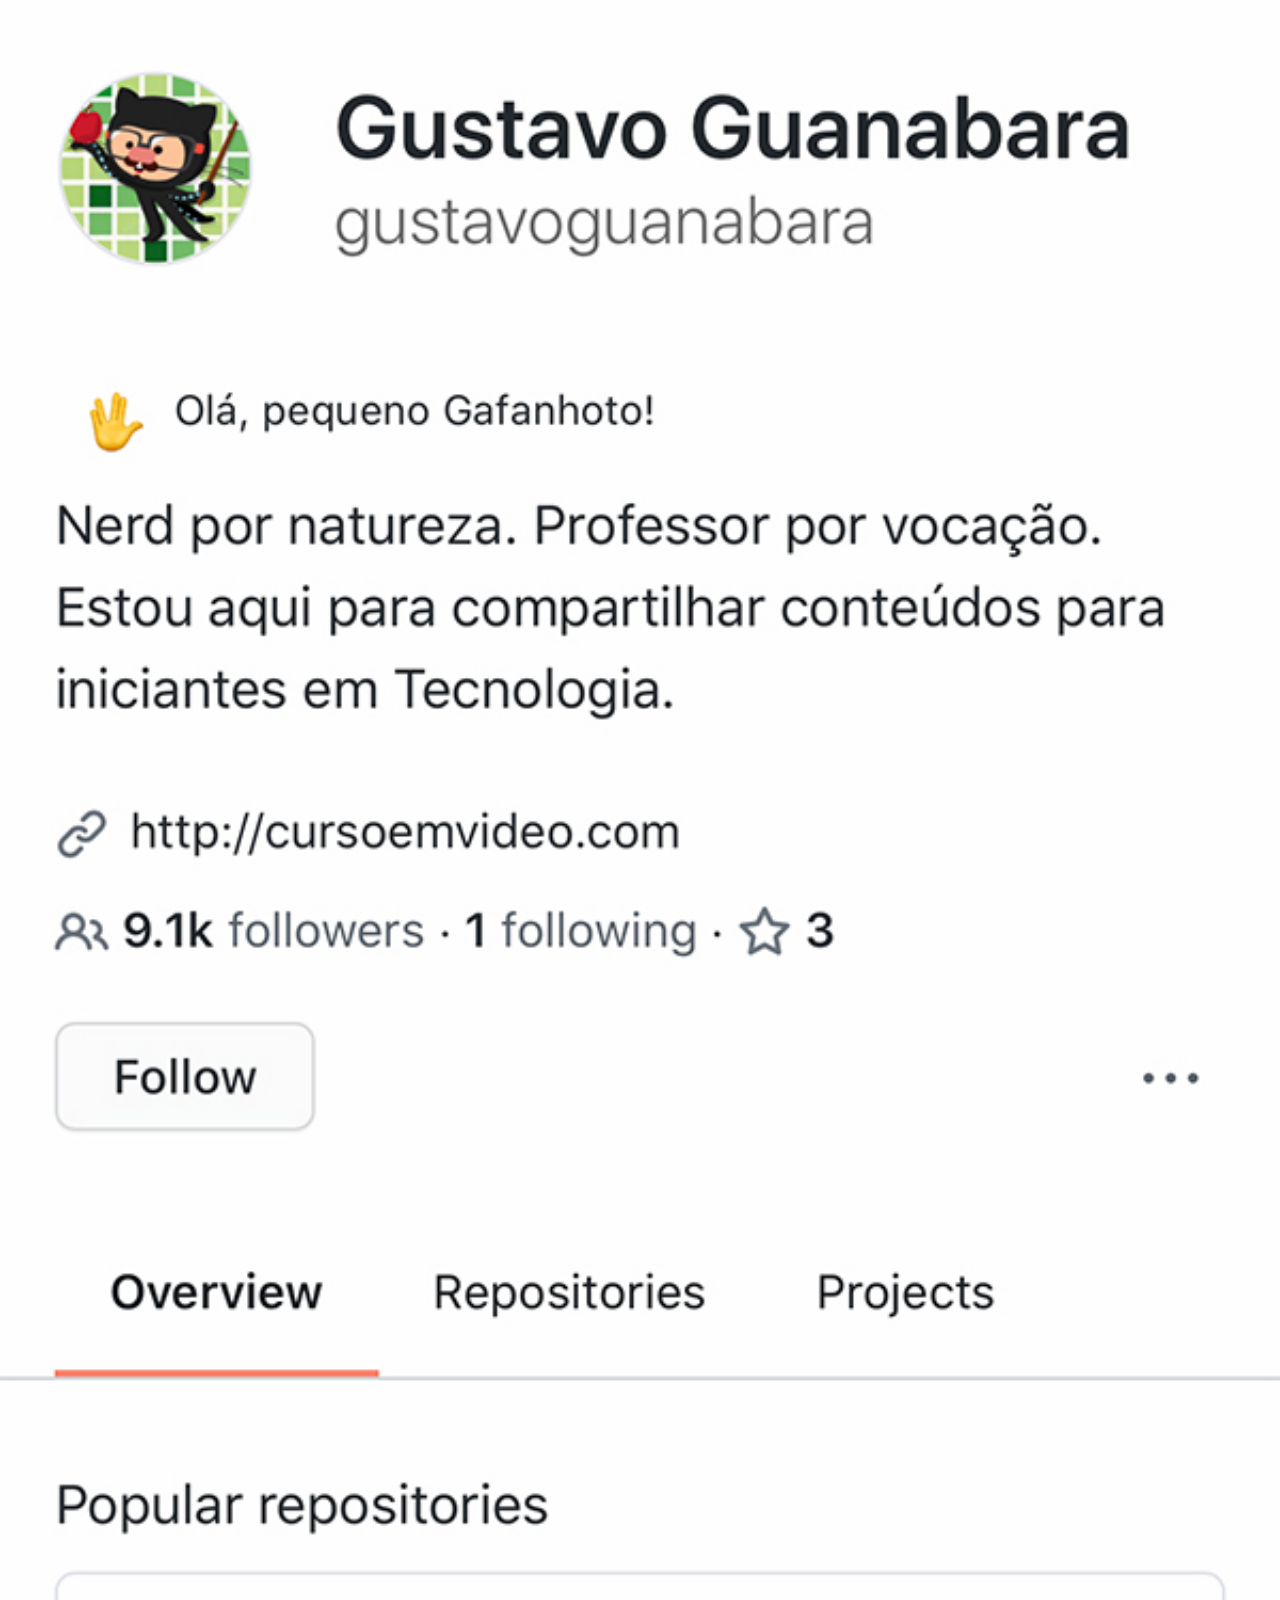
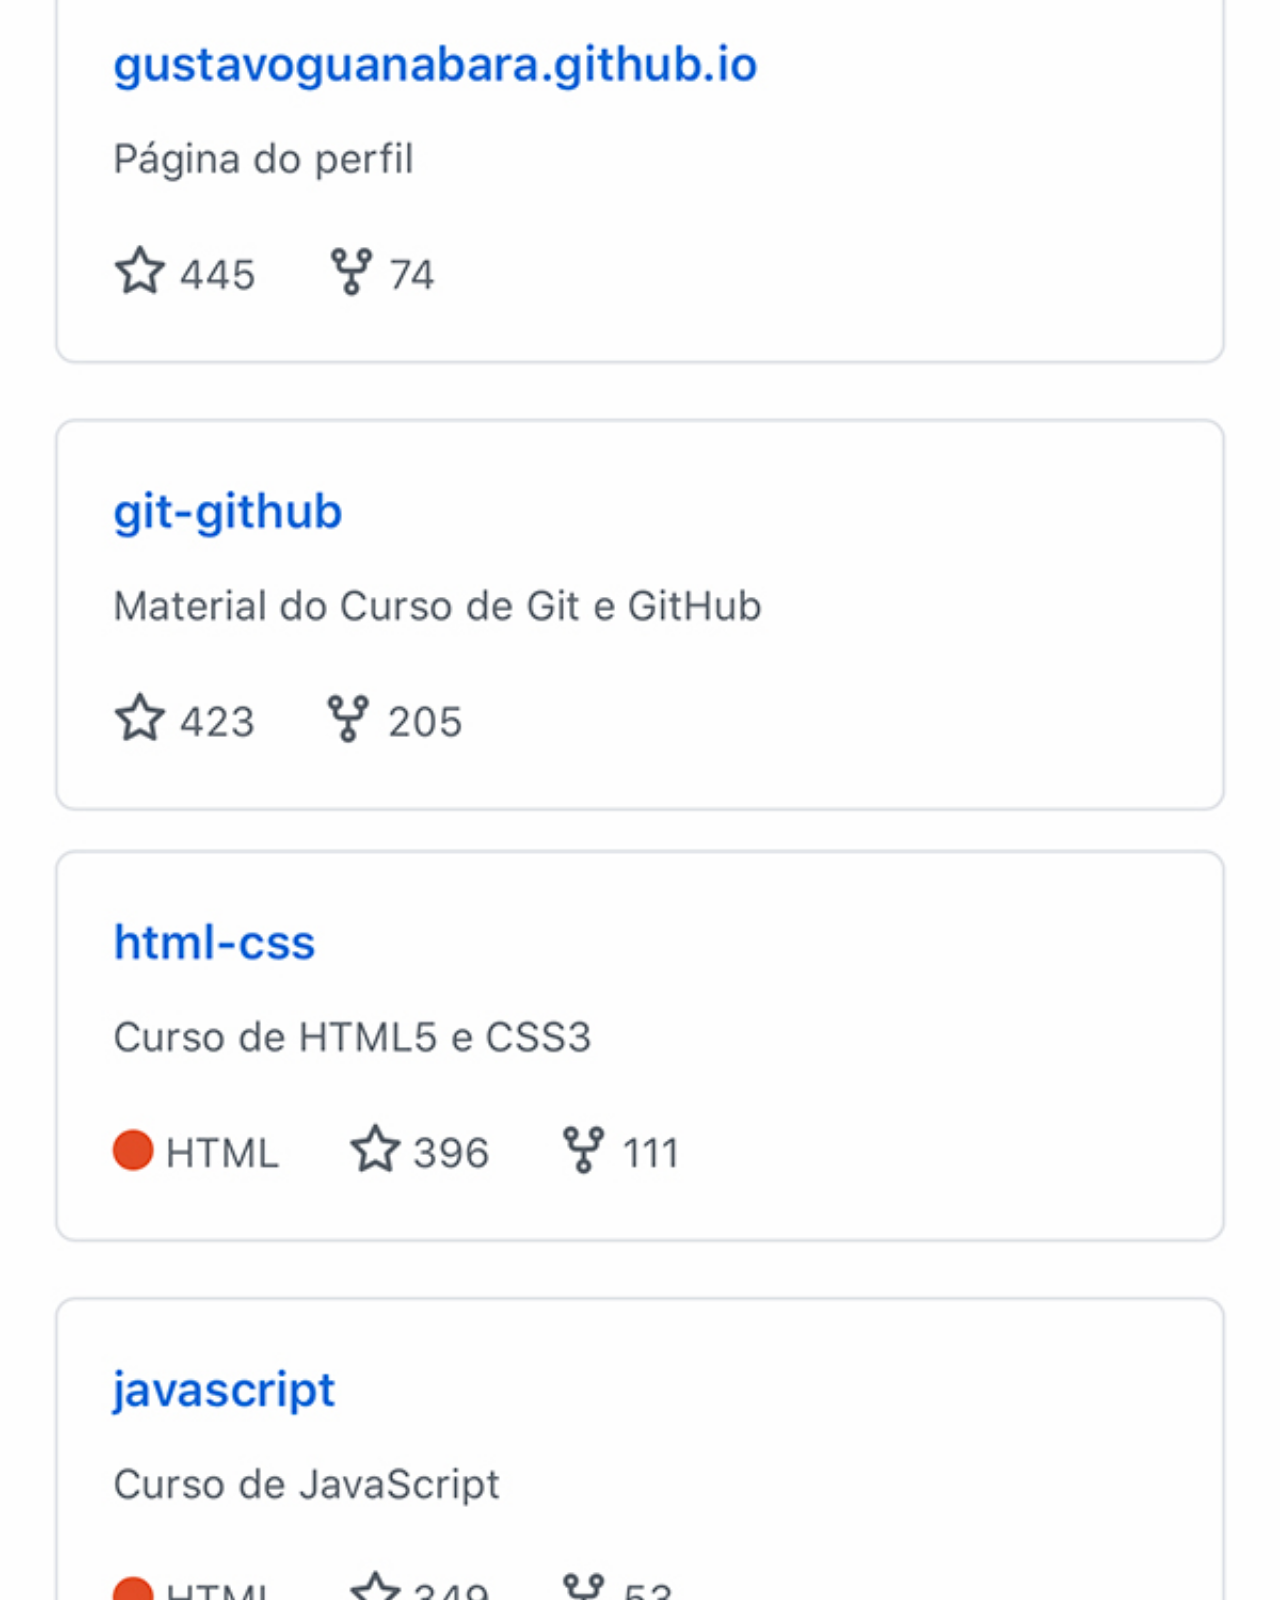
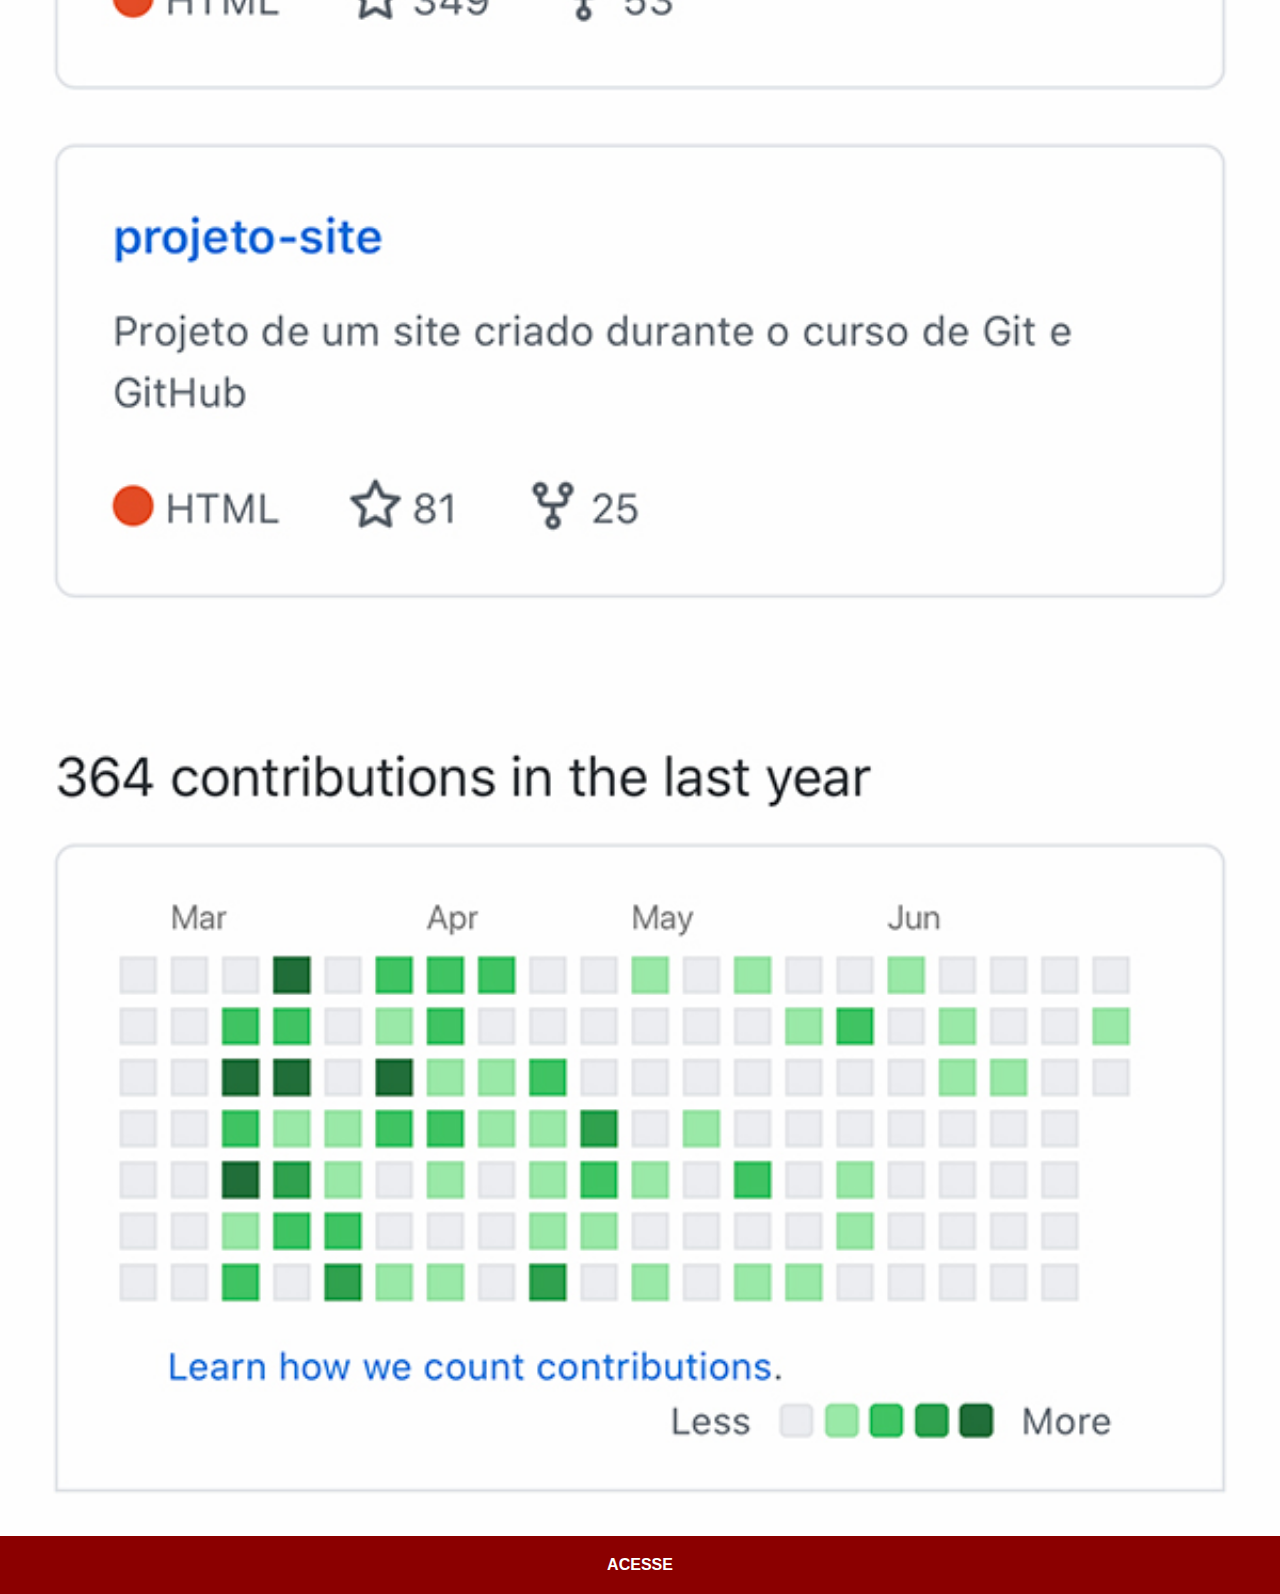
==== github.html @ a2c21350 "att projeto" ====
<!DOCTYPE html>
<html lang="pt-br">
<head>
    <meta charset="UTF-8">
    <meta name="viewport" content="width=device-width, initial-scale=1.0">
    <title>Github</title>
    <link rel="stylesheet" href="estilos/social.css">
</head>
<body>
    <img src="imagens/tela-github.jpg" alt="Github">
    <a href="https://github.com/gustavoguanabara" target="_blank">ACESSE</a>
</body>
</html>
---- estilos/social.css ----
@charset "UTF-8";

* {
    margin: 0px;
    padding: 0px;
    font-family: Arial, Helvetica, sans-serif;

::-webkit-scrollbar {
    width: 0px;
    height: 0px;
}
    
}
img {
    width: 100vw;
}

a{
    display:block;
    background-color: darkred;
    color: white;
    padding: 20px;
    text-align: center;
    font-weight:bolder ;
    text-decoration: none;
}

a:hover {
    background-color:red ;
}
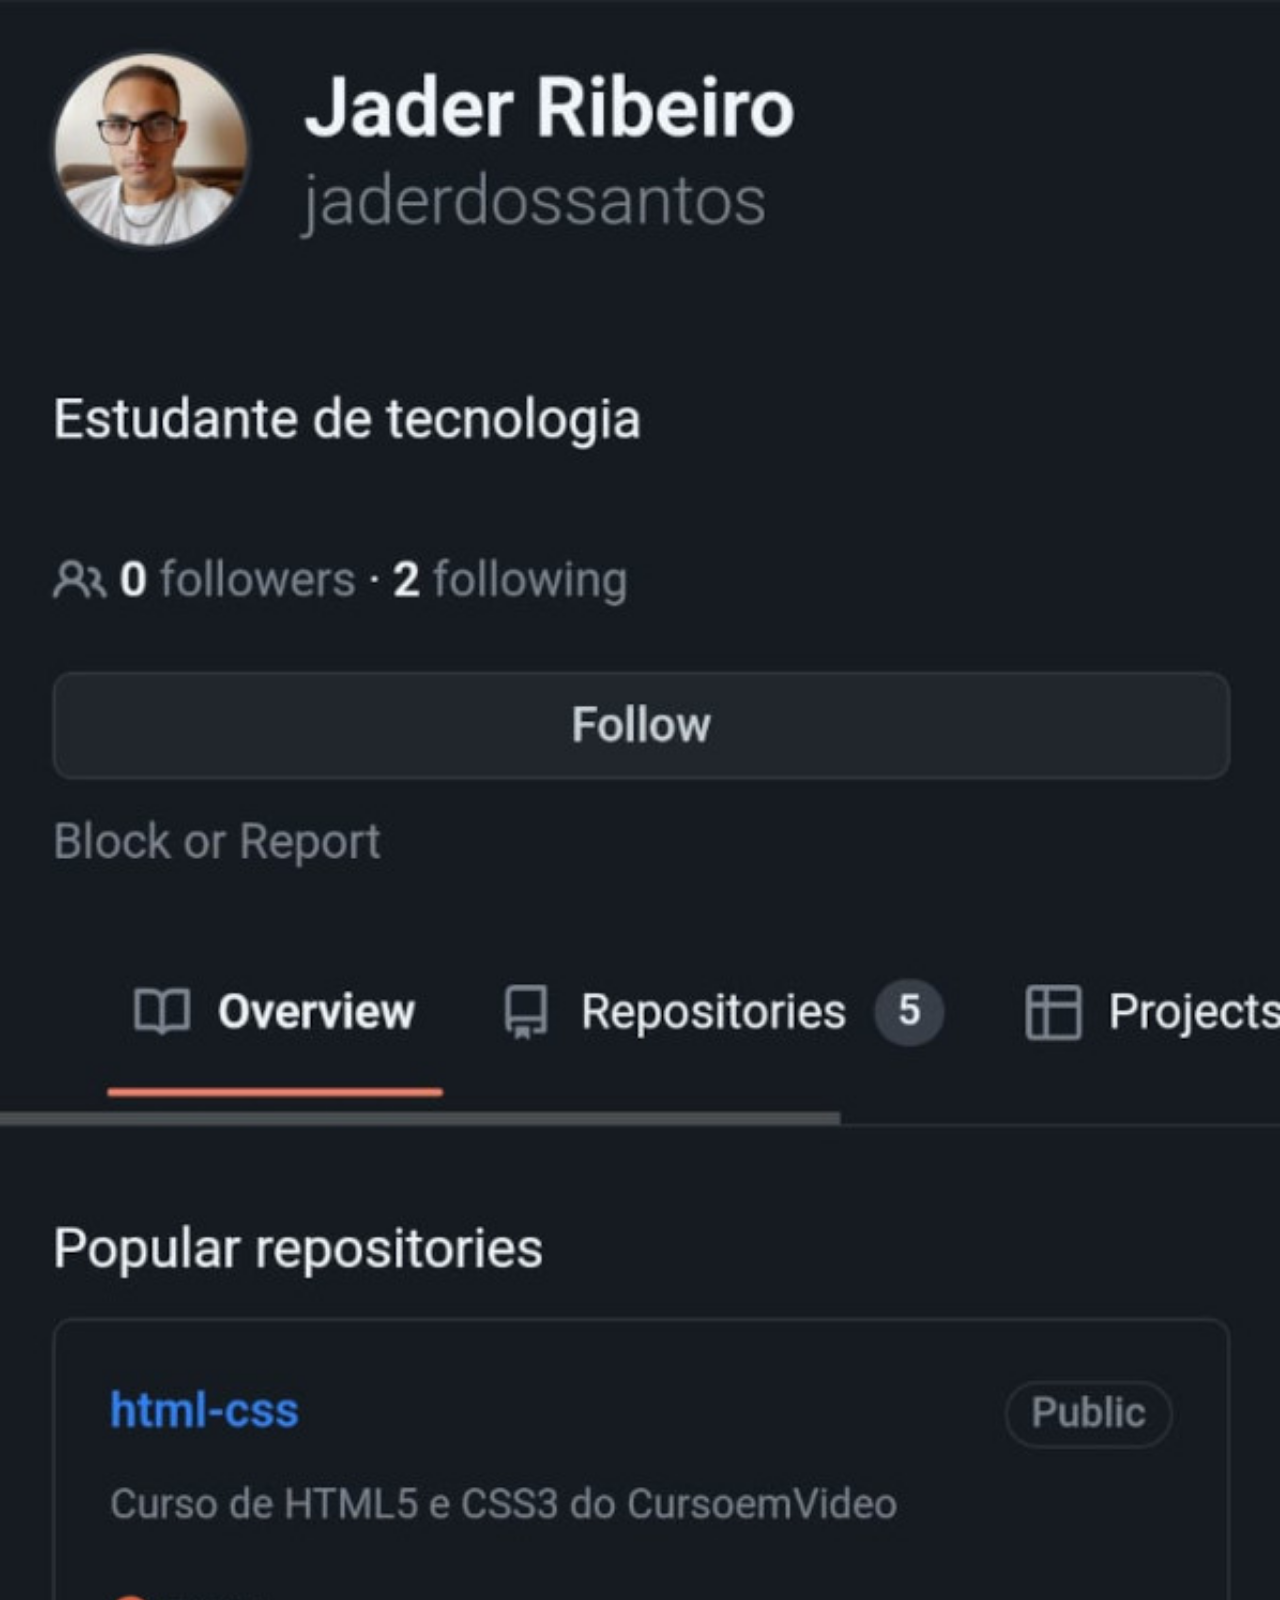
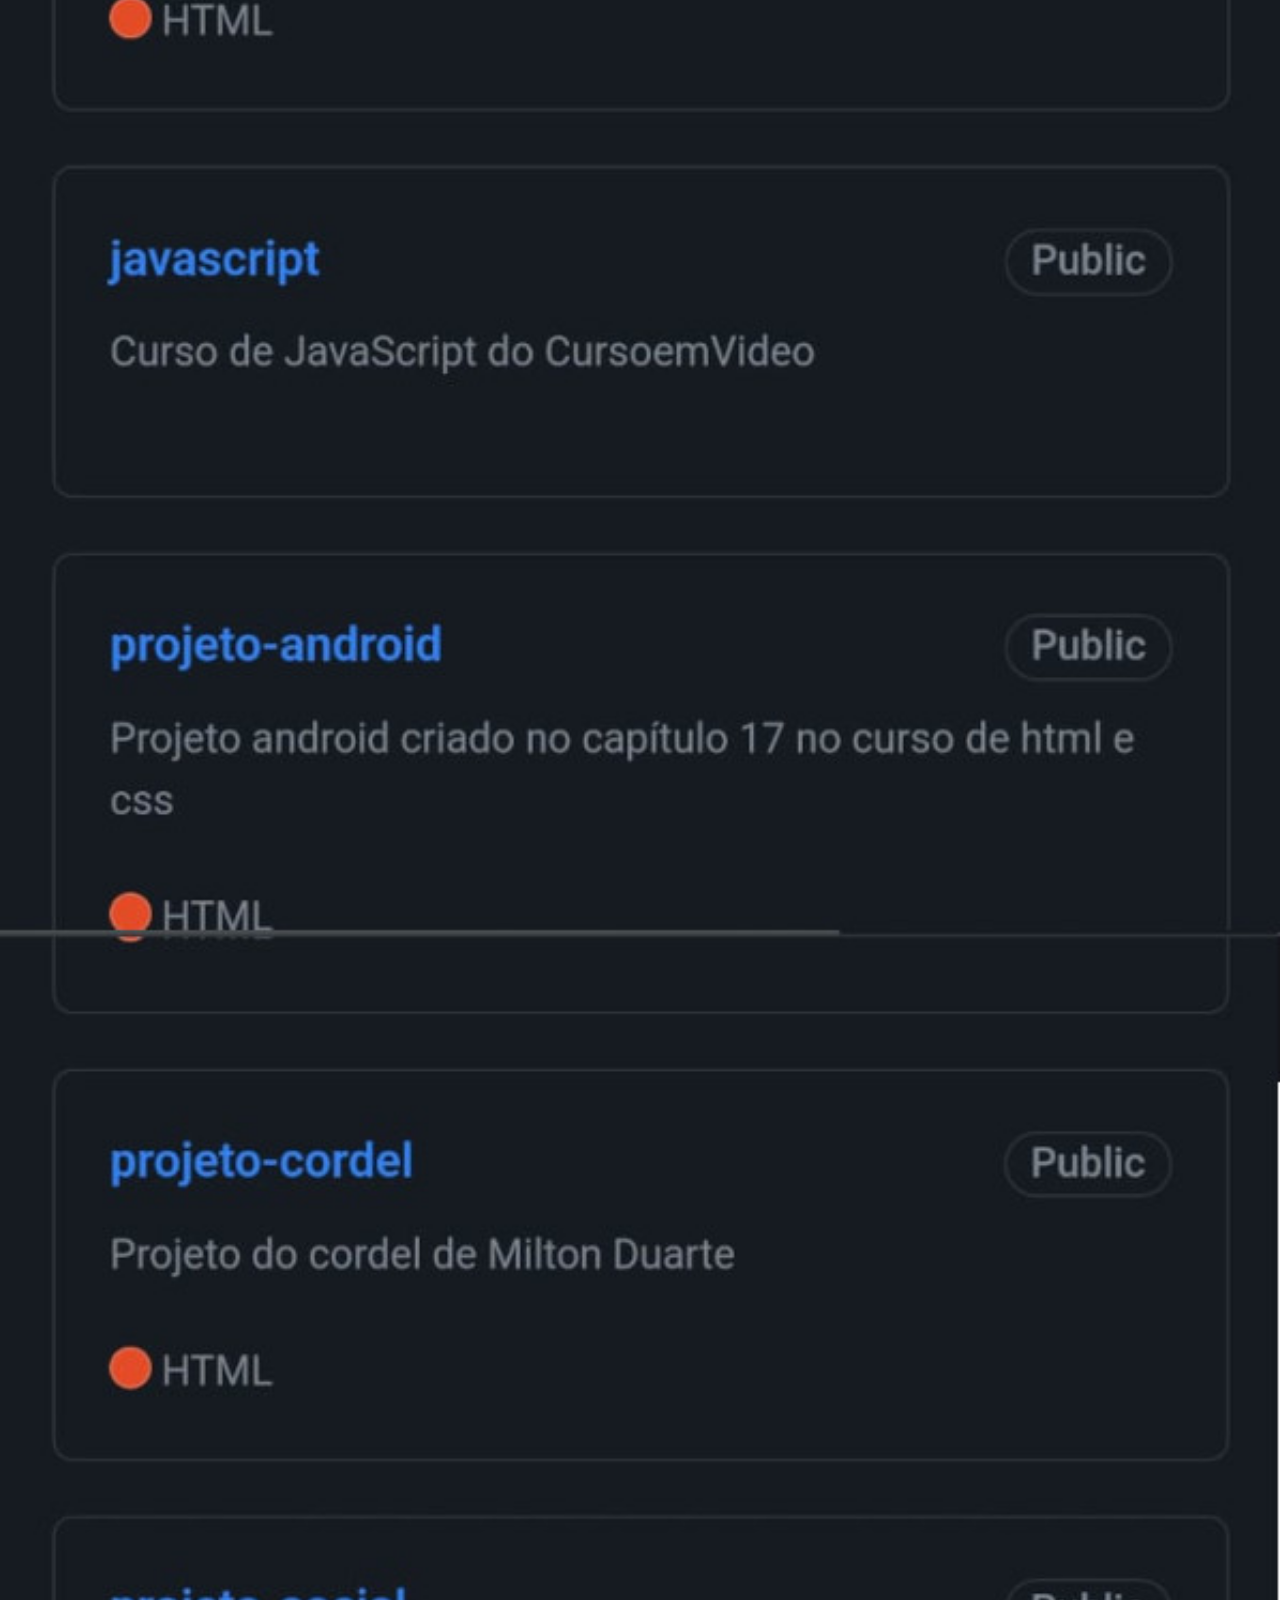
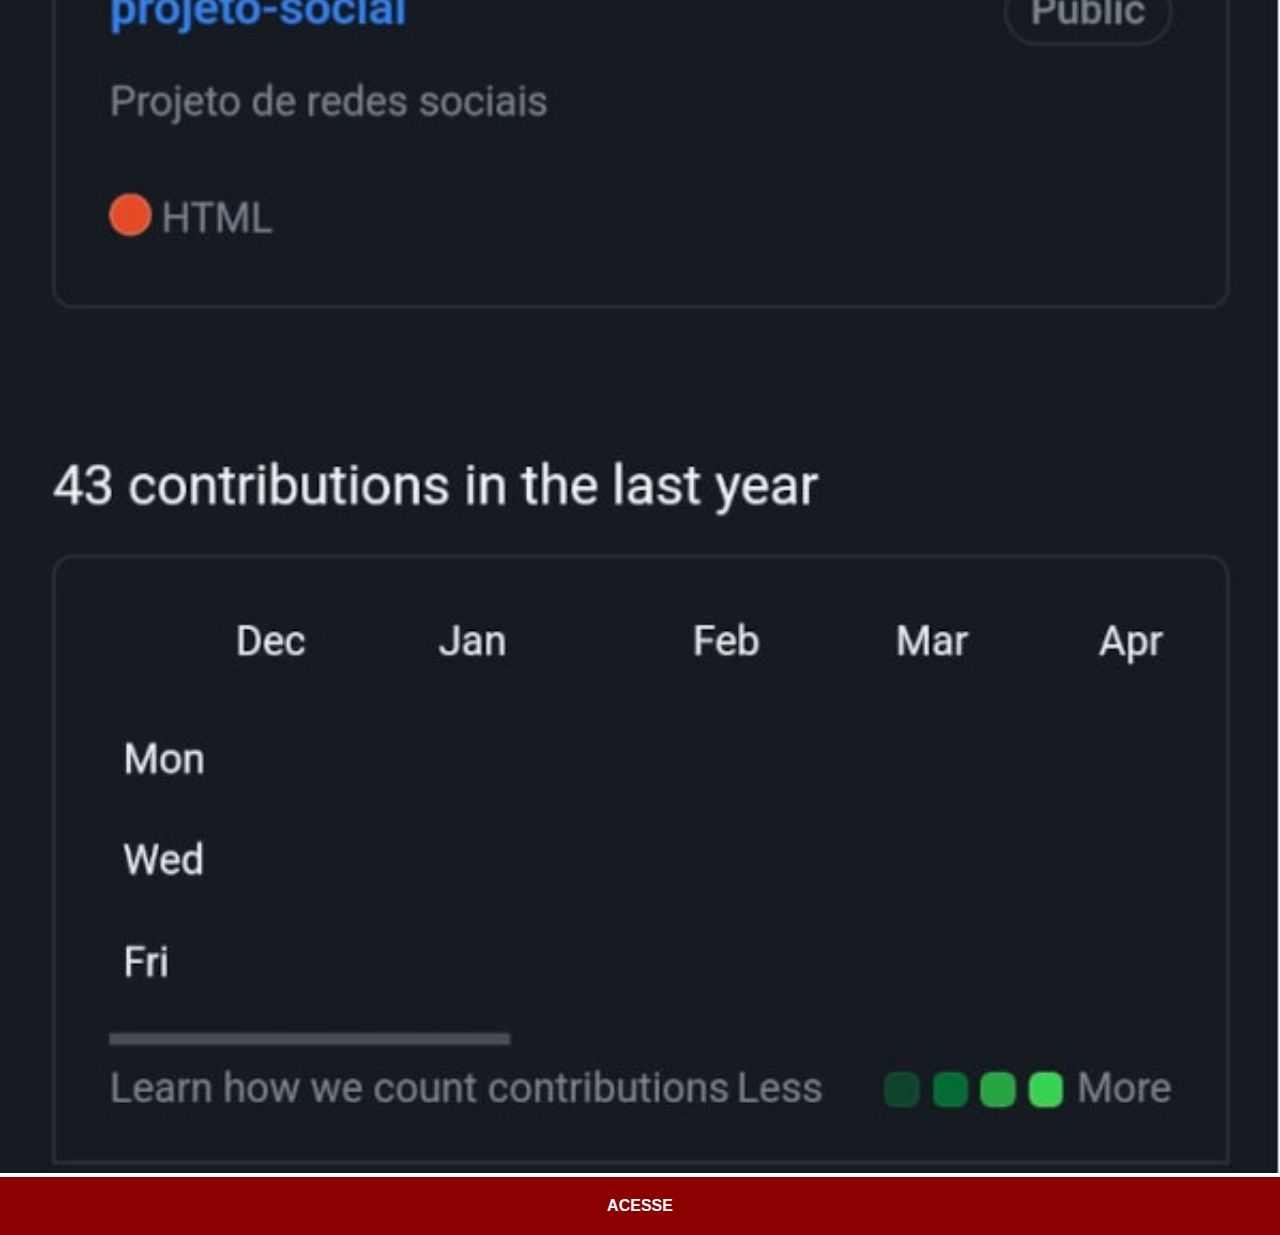
==== commit 94776b8a: "att para as minha redes" ====
--- a/github.html
+++ b/github.html
@@ -8,6 +8,6 @@
 </head>
 <body>
     <img src="imagens/tela-github.jpg" alt="Github">
-    <a href="https://github.com/gustavoguanabara" target="_blank">ACESSE</a>
+    <a href="https://github.com/jaderdossantos" target="_blank">ACESSE</a>
 </body>
 </html>